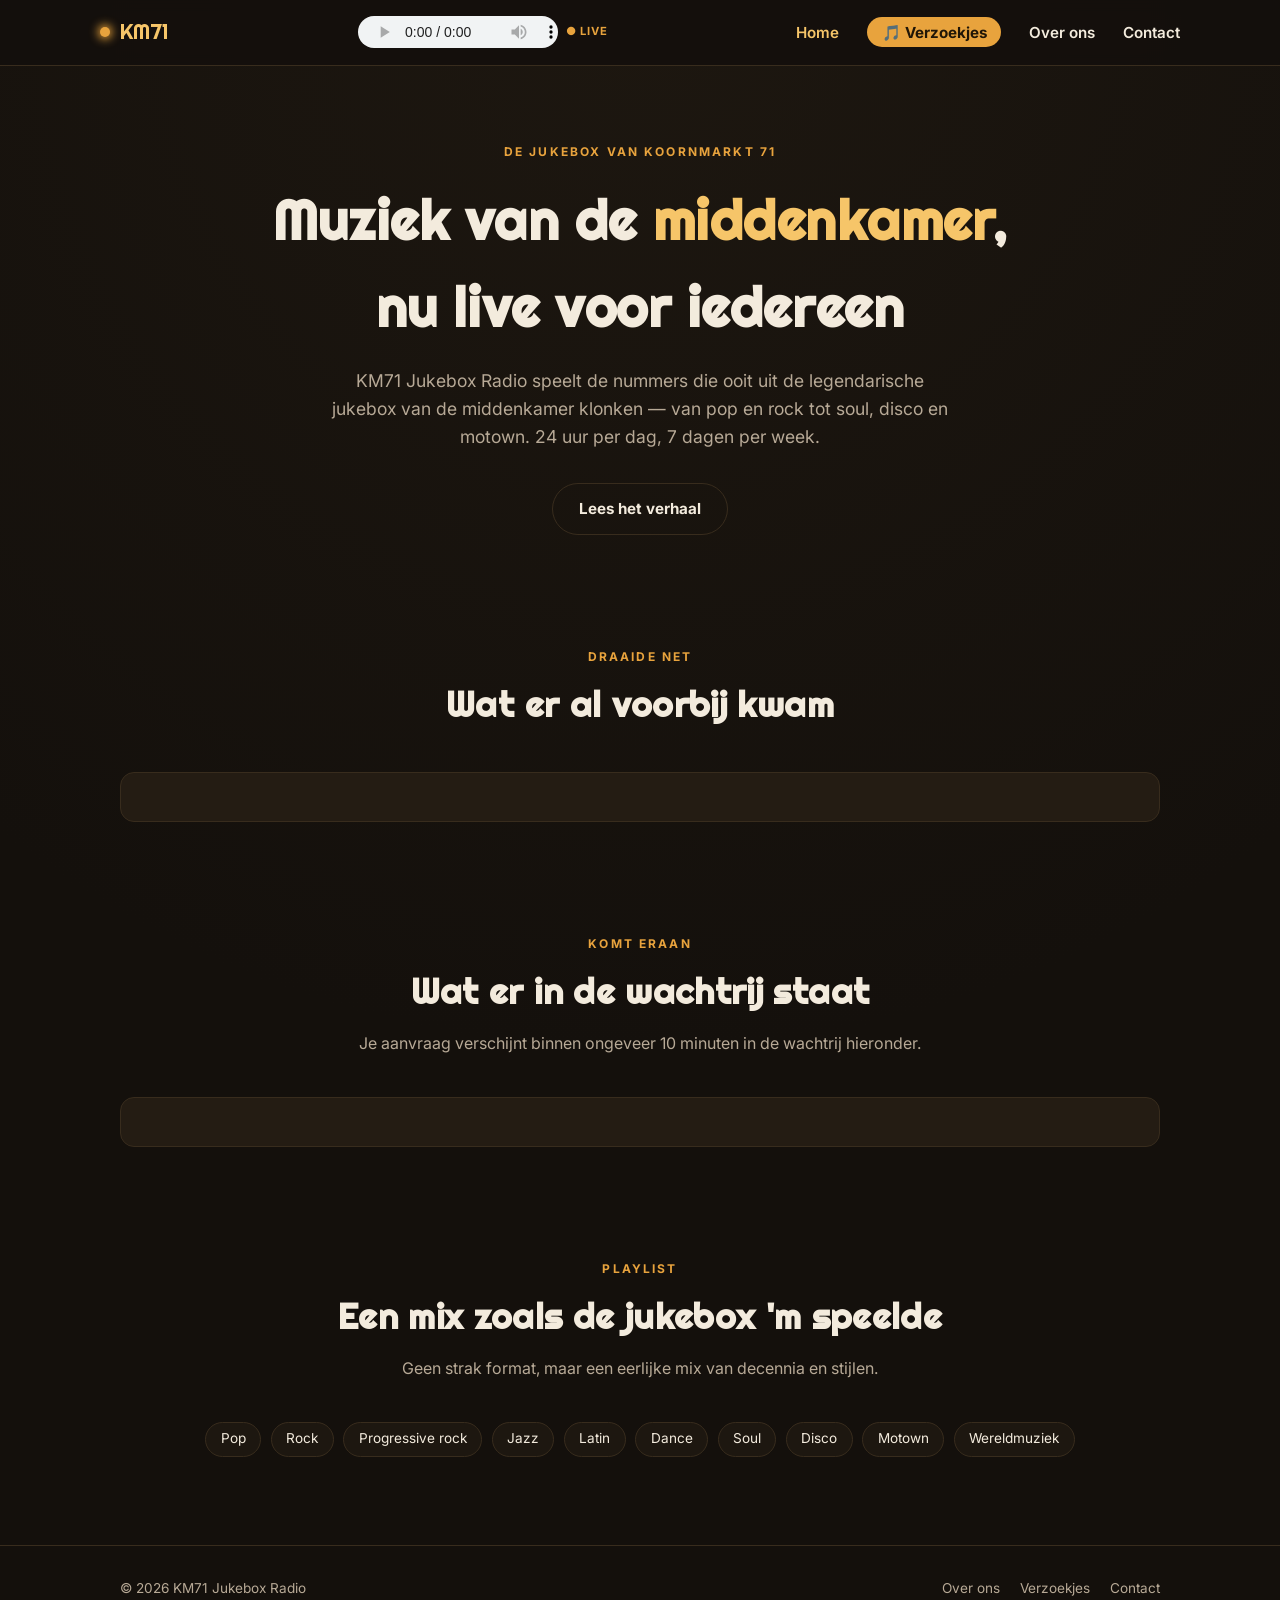
==== km71-website/index.html @ 9061b87c "Remove Dedications widget — it shows the current track, not requests Confirmed on the live site: Ded" ====
<!doctype html>
<html lang="nl">
<head>
  <meta charset="UTF-8" />
  <meta name="viewport" content="width=device-width, initial-scale=1.0" />
  <title>KM71 Jukebox Radio — Live luisteren</title>
  <meta name="description" content="KM71 Jukebox Radio: eclectische muziek van pop tot motown, live te beluisteren en vraag je eigen nummer aan." />
  <link rel="icon" href="assets/favicon.svg" type="image/svg+xml" />
  <link rel="preconnect" href="https://fonts.googleapis.com" />
  <link rel="preconnect" href="https://fonts.gstatic.com" crossorigin />
  <link href="https://fonts.googleapis.com/css2?family=Righteous&family=Inter:wght@400;600;700&display=swap" rel="stylesheet" />
  <link rel="stylesheet" href="css/style.css" />
  <script type="module" src="//samcloudmedia.spacial.com/webwidgets/widget/v6/sam-widgets/sam-widgets.esm.js"></script>
</head>
<body>
  <header class="site-header">
    <nav class="container nav">
      <a class="brand" href="#home"><span class="dot"></span> KM71</a>
      <div class="mini-player">
        <audio controls autoplay preload="auto">
          <source src="https://samcloud.spacial.com/api/listen?sid=133256&rid=280691&f=mp3,any&br=64000,any&t=ssl" type="audio/mpeg" />
        </audio>
        <span class="mini-player-label">● LIVE</span>
      </div>
      <button class="nav-toggle" aria-label="Menu openen" aria-expanded="false">☰</button>
      <ul class="nav-links">
        <li><a href="#home" data-page="home">Home</a></li>
        <li><a class="nav-cta" href="#verzoekjes" data-page="verzoekjes">🎵 Verzoekjes</a></li>
        <li><a href="#over-ons" data-page="over-ons">Over ons</a></li>
        <li><a href="#contact" data-page="contact">Contact</a></li>
      </ul>
    </nav>
  </header>

  <main>
    <!-- ===================== HOME ===================== -->
    <section class="page" id="page-home">
      <section class="hero">
        <div class="container">
          <span class="eyebrow">De jukebox van Koornmarkt 71</span>
          <h1>Muziek van de <span>middenkamer</span>,<br />nu live voor iedereen</h1>
          <p class="lead">
            KM71 Jukebox Radio speelt de nummers die ooit uit de legendarische jukebox
            van de middenkamer klonken — van pop en rock tot soul, disco en motown.
            24 uur per dag, 7 dagen per week.
          </p>
          <div class="btn-row">
            <a class="btn btn-secondary" href="#over-ons">Lees het verhaal</a>
          </div>
        </div>
      </section>

      <section id="historie">
        <div class="container">
          <div class="section-heading">
            <span class="eyebrow">Draaide net</span>
            <h2>Wat er al voorbij kwam</h2>
          </div>
          <div class="panel">
            <!--
              SAM Broadcaster Cloud — History widget
              Kleuren (theme=...) aangepast aan de site; overige instellingen
              zijn precies zoals gegenereerd in het SAM Cloud dashboard.
            -->
            <sam-widget type="history" station-id="133256"
              token="7a3a3dc457ba4f07a1c8f74d6f980ed7ffc5b91f"
              playlist-id="undefined"
              anim-type='focus-in-expand' easing='ease-in-out-back' refresh-interval='30s'
              station-refresh-interval='default' theme-border-radius='rounded' image-border-radius='rounded'
              theme='{"backgroundTop":"#241c13","backgroundBottom":"#1d1710","widgetBorder":"#382c1d","dividers":"#382c1d","buttons":"#e8a33d","text":"#f3ebdd"}'
              show-buy-button='when populated' show-request-button='true'
              show-cover-art='true' history-limit='6'>
            </sam-widget>
          </div>
        </div>
      </section>

      <section id="wachtrij">
        <div class="container">
          <div class="section-heading">
            <span class="eyebrow">Komt eraan</span>
            <h2>Wat er in de wachtrij staat</h2>
            <p>Je aanvraag verschijnt binnen ongeveer 10 minuten in de wachtrij hieronder.</p>
          </div>
          <div class="panel">
            <!--
              SAM Broadcaster Cloud — Line Up widget (= de wachtrij)
              Kleuren (theme=...) aangepast aan de site; overige instellingen
              zijn precies zoals gegenereerd in het SAM Cloud dashboard.
            -->
            <sam-widget type="line up tile" station-id="133256"
              token="7a3a3dc457ba4f07a1c8f74d6f980ed7ffc5b91f"
              playlist-id="undefined"
              anim-type='focus-in-expand' easing='ease-in-out-back' refresh-interval='30s'
              station-refresh-interval='default' theme-border-radius='rounded' image-border-radius='rounded'
              theme='{"backgroundTop":"#241c13","backgroundBottom":"#1d1710","widgetBorder":"#382c1d","dividers":"#382c1d","buttons":"#e8a33d","text":"#f3ebdd"}'
              show-buy-button='when populated' show-request-button='true'
              show-cover-art='true' queue-limit='6'>
            </sam-widget>
          </div>
        </div>
      </section>

      <section id="genres">
        <div class="container">
          <div class="section-heading">
            <span class="eyebrow">Playlist</span>
            <h2>Een mix zoals de jukebox 'm speelde</h2>
            <p>Geen strak format, maar een eerlijke mix van decennia en stijlen.</p>
          </div>
          <div class="genre-tags">
            <span>Pop</span>
            <span>Rock</span>
            <span>Progressive rock</span>
            <span>Jazz</span>
            <span>Latin</span>
            <span>Dance</span>
            <span>Soul</span>
            <span>Disco</span>
            <span>Motown</span>
            <span>Wereldmuziek</span>
          </div>
        </div>
      </section>
    </section>

    <!-- ===================== VERZOEKJES ===================== -->
    <section class="page" id="page-verzoekjes">
      <section class="hero" style="padding-bottom: 1.5rem;">
        <div class="container">
          <span class="eyebrow">Verzoekjes &amp; opdrachten</span>
          <h1>Zoek 'm op, <span>vraag 'm aan</span></h1>
          <p class="lead">
            Blader hieronder door de volledige KM71-bibliotheek. Vraag een nummer
            aan voor jezelf, of draag het op aan iemand anders. De radio blijft
            gewoon doorspelen terwijl je zoekt.
          </p>
        </div>
      </section>

      <section style="padding-top: 0;">
        <div class="container">
          <div class="notice">
            <strong>Let op:</strong> deze pagina toont de officiële SAM Broadcaster
            Cloud request-widget. Zorg dat "Enable requests from widgets" aanstaat
            onder <em>Settings → Request Policy</em> in je SAM Cloud dashboard,
            anders werkt het aanvraagformulier hieronder niet.
          </div>

          <div class="panel">
            <!--
              SAM Broadcaster Cloud — Library widget (met "Allow request" aan)
              Gegenereerd via SAM Cloud → Widgets → Web Widgets → type "Library".
              Kleuren (theme=...) aangepast aan de site; alle andere instellingen
              zijn precies zoals gegenereerd in het SAM Cloud dashboard.
            -->
            <sam-widget type="library" station-id="133256"
              token="7a3a3dc457ba4f07a1c8f74d6f980ed7ffc5b91f"
              playlist-id="undefined"
              anim-type='focus-in-expand' easing='ease-in-out-back' refresh-interval='30s'
              station-refresh-interval='default' theme-border-radius='rounded' image-border-radius='rounded'
              theme='{"backgroundTop":"#241c13","backgroundBottom":"#1d1710","widgetBorder":"#382c1d","dividers":"#382c1d","buttons":"#e8a33d","text":"#f3ebdd"}'
              show-buy-button='when populated' show-request-button='true'
              show-cover-art='true' library-limit='5' nav-controls='all'>
            </sam-widget>
          </div>
        </div>
      </section>

      <section id="wachtrij-verzoekjes">
        <div class="container">
          <div class="section-heading">
            <span class="eyebrow">Staat 'm erin?</span>
            <h2>De wachtrij</h2>
            <p>Je aanvraag verschijnt binnen ongeveer 10 minuten in de wachtrij hieronder.</p>
          </div>
          <div class="panel">
            <!-- SAM Broadcaster Cloud — Line Up widget (= de wachtrij), zelfde als op de homepage -->
            <sam-widget type="line up tile" station-id="133256"
              token="7a3a3dc457ba4f07a1c8f74d6f980ed7ffc5b91f"
              playlist-id="undefined"
              anim-type='focus-in-expand' easing='ease-in-out-back' refresh-interval='30s'
              station-refresh-interval='default' theme-border-radius='rounded' image-border-radius='rounded'
              theme='{"backgroundTop":"#241c13","backgroundBottom":"#1d1710","widgetBorder":"#382c1d","dividers":"#382c1d","buttons":"#e8a33d","text":"#f3ebdd"}'
              show-buy-button='when populated' show-request-button='true'
              show-cover-art='true' queue-limit='6'>
            </sam-widget>
          </div>
        </div>
      </section>

      <section>
        <div class="container">
          <div class="section-heading">
            <span class="eyebrow">Hoe werkt het</span>
            <h2>In drie stappen</h2>
          </div>
          <div class="grid-3">
            <div class="card">
              <h3>1. Zoeken</h3>
              <p>Blader of zoek in de widget naar het nummer of de artiest die je zoekt.</p>
            </div>
            <div class="card">
              <h3>2. Aanvragen</h3>
              <p>Klik op aanvragen en voeg eventueel een opdracht of groet toe.</p>
            </div>
            <div class="card">
              <h3>3. Luisteren</h3>
              <p>De livestream speelt gewoon door bovenin — check de wachtrij hierboven om te zien of je verzoek erin staat.</p>
            </div>
          </div>
        </div>
      </section>
    </section>

    <!-- ===================== OVER ONS ===================== -->
    <section class="page" id="page-over-ons">
      <section class="hero" style="padding-bottom: 1.5rem;">
        <div class="container">
          <span class="eyebrow">Het verhaal</span>
          <h1>Van <span>middenkamer</span> tot livestream</h1>
        </div>
      </section>

      <section style="padding-top: 0;">
        <div class="container">
          <div class="two-col">
            <div>
              <p>
                KM71 is een jukebox-radiostation, genoemd naar Koornmarkt 71 in Delft —
                het pand van roeivereniging Laga. In de middenkamer stond ooit een
                jukebox vol iconische singles, die jarenlang de soundtrack vormde
                van feesten en gezellige avonden.
              </p>
              <p>
                [PLACEHOLDER: vul hier het volledige verhaal aan — bijvoorbeeld hoe
                de jukebox eruitzag, welke jaren het bestreek, en waarom jullie
                besloten er een online radiostation van te maken.]
              </p>
              <p>
                Die eclectische mix leeft nu voort op KM71: van pop en rock tot
                soul, disco, motown en wereldmuziek — precies zoals de jukebox
                het speelde.
              </p>
            </div>
            <div class="panel">
              <h3 style="margin-top:0; color: var(--gold-bright);">In het kort</h3>
              <ul style="color: var(--muted); padding-left: 1.1rem; margin: 0;">
                <li>Gebaseerd op de jukebox van Koornmarkt 71, Delft</li>
                <li>Non-stop eclectische mix, geen strak format</li>
                <li>Luisteraars kiezen zelf nummers via verzoekjes</li>
                <li>De radio speelt 24/7 door, ook tijdens het aanvragen</li>
              </ul>
            </div>
          </div>
        </div>
      </section>

      <section id="genres-over-ons">
        <div class="container">
          <div class="section-heading">
            <span class="eyebrow">De platencollectie</span>
            <h2>Genres uit de jukebox</h2>
          </div>
          <div class="genre-tags">
            <span>Pop</span>
            <span>Rock</span>
            <span>Progressive rock</span>
            <span>Jazz</span>
            <span>Latin</span>
            <span>Dance</span>
            <span>Soul</span>
            <span>Hits</span>
            <span>Disco</span>
            <span>Motown</span>
            <span>Wereldmuziek</span>
          </div>
        </div>
      </section>

      <section>
        <div class="container">
          <div class="callout">
            <h2>Benieuwd wat er nu draait?</h2>
            <p style="color: var(--muted); max-width: 480px; margin: 0.75rem auto 1.5rem;">
              Check de homepage voor de historie, of vraag meteen je eigen nummer aan.
            </p>
            <a class="btn btn-primary" href="#verzoekjes">Vraag een nummer aan</a>
          </div>
        </div>
      </section>
    </section>

    <!-- ===================== CONTACT ===================== -->
    <section class="page" id="page-contact">
      <section class="hero" style="padding-bottom: 1.5rem;">
        <div class="container">
          <span class="eyebrow">Contact</span>
          <h1>Vraag, tip of <span>samenwerking</span>?</h1>
          <p class="lead">
            Laat het ons weten — bijvoorbeeld voor een muzieksuggestie voor de
            bibliotheek, een technisch probleem met de stream, of iets anders.
          </p>
        </div>
      </section>

      <section style="padding-top: 0;">
        <div class="container">
          <div class="notice">
            [PLACEHOLDER: eventueel een telefoonnummer en social media links
            hieronder aanvullen.]
          </div>
          <ul class="contact-list">
            <li>
              <span class="label">E-mail</span>
              <span id="contact-email">e-mailadres laden…</span>
            </li>
            <li>
              <span class="label">Social media</span>
              [PLACEHOLDER: Facebook / Instagram links]
            </li>
          </ul>
        </div>
      </section>
    </section>
  </main>

  <footer class="site-footer">
    <div class="container footer-inner">
      <span>© <span id="year"></span> KM71 Jukebox Radio</span>
      <ul class="footer-links">
        <li><a href="#over-ons">Over ons</a></li>
        <li><a href="#verzoekjes">Verzoekjes</a></li>
        <li><a href="#contact">Contact</a></li>
      </ul>
    </div>
  </footer>

  <script src="js/main.js"></script>
  <script src="js/router.js"></script>
  <script>document.getElementById("year").textContent = new Date().getFullYear();</script>
  <script>
    (function () {
      // E-mailadres bewust niet als platte tekst in de HTML, zodat simpele
      // scrapers het niet kunnen oppikken. Wijzig hier als het adres verandert.
      var user = "mala";
      var domain = "km71.nl";
      var address = user + "@" + domain;
      var el = document.getElementById("contact-email");
      var link = document.createElement("a");
      link.href = "mailto:" + address;
      link.textContent = address;
      el.replaceWith(link);
    })();
  </script>
</body>
</html>
---- km71-website/css/style.css ----
/* KM71 Jukebox Radio — style */

:root {
  --bg: #14100c;
  --bg-alt: #1d1710;
  --panel: #241c13;
  --gold: #e8a33d;
  --gold-bright: #f6c569;
  --cream: #f3ebdd;
  --muted: #b7a996;
  --line: #382c1d;
  --radius: 14px;
  --max-width: 1080px;
}

* { box-sizing: border-box; }

html { scroll-behavior: smooth; }

body {
  margin: 0;
  background: radial-gradient(circle at top, var(--bg-alt), var(--bg) 60%);
  color: var(--cream);
  font-family: "Inter", system-ui, -apple-system, Segoe UI, sans-serif;
  line-height: 1.6;
  min-height: 100vh;
}

h1, h2, h3, .brand {
  font-family: "Righteous", "Inter", system-ui, sans-serif;
  letter-spacing: 0.01em;
}

a { color: var(--gold-bright); }

img { max-width: 100%; display: block; }

.container {
  max-width: var(--max-width);
  margin: 0 auto;
  padding: 0 1.25rem;
}

/* Header / nav */

.site-header {
  position: sticky;
  top: 0;
  z-index: 20;
  background: rgba(20, 16, 12, 0.92);
  backdrop-filter: blur(6px);
  border-bottom: 1px solid var(--line);
}

.nav {
  display: flex;
  align-items: center;
  justify-content: space-between;
  padding: 0.9rem 0;
  flex-wrap: wrap;
  row-gap: 0.6rem;
}

.mini-player {
  display: flex;
  align-items: center;
  gap: 0.5rem;
}

.mini-player audio {
  height: 32px;
  max-width: 200px;
}

.mini-player-label {
  font-size: 0.7rem;
  font-weight: 700;
  color: var(--gold);
  letter-spacing: 0.08em;
  white-space: nowrap;
}

@media (max-width: 720px) {
  .mini-player audio { max-width: 150px; }
}

.brand {
  display: flex;
  align-items: center;
  gap: 0.6rem;
  font-size: 1.4rem;
  color: var(--gold-bright);
  text-decoration: none;
}

.brand .dot {
  width: 10px;
  height: 10px;
  border-radius: 50%;
  background: var(--gold);
  box-shadow: 0 0 10px 2px var(--gold);
}

.nav-links {
  display: flex;
  gap: 1.75rem;
  list-style: none;
  margin: 0;
  padding: 0;
}

.nav-links a {
  color: var(--cream);
  text-decoration: none;
  font-weight: 600;
  font-size: 0.95rem;
  transition: color 0.2s ease;
}

.nav-links a:hover,
.nav-links a[aria-current="page"] { color: var(--gold-bright); }

.nav-links a.nav-cta {
  background: var(--gold);
  color: #201607;
  padding: 0.35rem 0.9rem;
  border-radius: 999px;
  font-weight: 700;
}

.nav-links a.nav-cta:hover,
.nav-links a.nav-cta[aria-current="page"] {
  background: var(--gold-bright);
  color: #201607;
}

.nav-toggle {
  display: none;
  background: none;
  border: 1px solid var(--line);
  border-radius: 8px;
  color: var(--cream);
  padding: 0.4rem 0.6rem;
  font-size: 1.2rem;
  cursor: pointer;
}

@media (max-width: 720px) {
  .nav-toggle { display: block; }

  .nav-links {
    position: absolute;
    top: 100%;
    left: 0;
    right: 0;
    flex-direction: column;
    gap: 0;
    background: var(--bg-alt);
    border-bottom: 1px solid var(--line);
    max-height: 0;
    overflow: hidden;
    transition: max-height 0.25s ease;
  }

  .nav-links.open { max-height: 320px; }

  .nav-links li { border-top: 1px solid var(--line); }

  .nav-links a { display: block; padding: 0.9rem 1.25rem; }
}

/* Hero */

.hero {
  padding: 4.5rem 0 3.5rem;
  text-align: center;
}

.hero .eyebrow {
  display: inline-block;
  color: var(--gold);
  text-transform: uppercase;
  letter-spacing: 0.18em;
  font-size: 0.75rem;
  font-weight: 700;
  margin-bottom: 1rem;
}

.hero h1 {
  font-size: clamp(2.2rem, 5vw, 3.4rem);
  margin: 0 0 1rem;
  color: var(--cream);
}

.hero h1 span { color: var(--gold-bright); }

.hero p.lead {
  max-width: 620px;
  margin: 0 auto 2rem;
  color: var(--muted);
  font-size: 1.1rem;
}

.btn {
  display: inline-flex;
  align-items: center;
  gap: 0.5rem;
  padding: 0.8rem 1.6rem;
  border-radius: 999px;
  font-weight: 700;
  text-decoration: none;
  font-size: 0.95rem;
  border: 1px solid transparent;
  cursor: pointer;
  transition: transform 0.15s ease, box-shadow 0.15s ease;
}

.btn:hover { transform: translateY(-1px); }

.btn-primary {
  background: linear-gradient(135deg, var(--gold-bright), var(--gold));
  color: #201607;
  box-shadow: 0 8px 24px -8px rgba(232, 163, 61, 0.6);
}

.btn-secondary {
  background: transparent;
  border-color: var(--line);
  color: var(--cream);
}

.btn-row {
  display: flex;
  gap: 1rem;
  justify-content: center;
  flex-wrap: wrap;
}

/* Player panel */

.panel {
  background: var(--panel);
  border: 1px solid var(--line);
  border-radius: var(--radius);
  padding: 1.5rem;
}

.player-panel {
  max-width: 460px;
  margin: 0 auto;
}

.player-embed {
  width: 100%;
  min-height: 150px;
  border: 0;
  border-radius: 10px;
  overflow: hidden;
}

.player-fallback {
  border: 1px dashed var(--line);
  border-radius: 10px;
  padding: 1.5rem;
  text-align: center;
  color: var(--muted);
  font-size: 0.9rem;
}

/* Pagina's (single-page app — geen volledige page-reload, dus de
   audiospeler in de header blijft doorspelen bij het wisselen) */

.page { display: none; padding: 0; }
.page.active { display: block; }

/* Sections */

section { padding: 3.5rem 0; }

.section-heading {
  text-align: center;
  max-width: 640px;
  margin: 0 auto 2.5rem;
}

.section-heading .eyebrow {
  display: block;
  color: var(--gold);
  text-transform: uppercase;
  letter-spacing: 0.18em;
  font-size: 0.75rem;
  font-weight: 700;
  margin-bottom: 0.6rem;
}

.section-heading h2 { font-size: clamp(1.6rem, 3.5vw, 2.2rem); margin: 0 0 0.75rem; }
.section-heading p { color: var(--muted); margin: 0; }

.grid-3 {
  display: grid;
  grid-template-columns: repeat(auto-fit, minmax(220px, 1fr));
  gap: 1.25rem;
}

.card {
  background: var(--panel);
  border: 1px solid var(--line);
  border-radius: var(--radius);
  padding: 1.5rem;
}

.card h3 { margin: 0 0 0.5rem; color: var(--gold-bright); font-size: 1.1rem; }
.card p { margin: 0; color: var(--muted); font-size: 0.95rem; }

.genre-tags {
  display: flex;
  flex-wrap: wrap;
  gap: 0.6rem;
  justify-content: center;
  margin-top: 1rem;
}

.genre-tags span {
  background: var(--bg-alt);
  border: 1px solid var(--line);
  color: var(--cream);
  padding: 0.35rem 0.9rem;
  border-radius: 999px;
  font-size: 0.85rem;
}

.two-col {
  display: grid;
  grid-template-columns: 1.1fr 0.9fr;
  gap: 2.5rem;
  align-items: center;
}

@media (max-width: 800px) {
  .two-col { grid-template-columns: 1fr; }
}

.callout {
  background: linear-gradient(135deg, rgba(232, 163, 61, 0.14), rgba(232, 163, 61, 0.03));
  border: 1px solid var(--line);
  border-radius: var(--radius);
  padding: 2rem;
  text-align: center;
}

.notice {
  background: rgba(232, 163, 61, 0.1);
  border: 1px solid var(--gold);
  border-radius: 10px;
  padding: 1rem 1.25rem;
  font-size: 0.9rem;
  color: var(--cream);
  margin-bottom: 1.5rem;
}

.notice strong { color: var(--gold-bright); }

/* Contact */

.contact-list {
  list-style: none;
  padding: 0;
  margin: 0;
  display: grid;
  gap: 1rem;
}

.contact-list li {
  background: var(--panel);
  border: 1px solid var(--line);
  border-radius: 10px;
  padding: 1rem 1.25rem;
}

.contact-list .label {
  display: block;
  color: var(--gold);
  font-size: 0.75rem;
  text-transform: uppercase;
  letter-spacing: 0.1em;
  margin-bottom: 0.25rem;
}

/* Footer */

.site-footer {
  border-top: 1px solid var(--line);
  padding: 2rem 0;
  margin-top: 2rem;
  color: var(--muted);
  font-size: 0.85rem;
}

.footer-inner {
  display: flex;
  justify-content: space-between;
  align-items: center;
  flex-wrap: wrap;
  gap: 1rem;
}

.footer-links {
  display: flex;
  gap: 1.25rem;
  list-style: none;
  padding: 0;
  margin: 0;
}

.footer-links a { color: var(--muted); text-decoration: none; }
.footer-links a:hover { color: var(--gold-bright); }
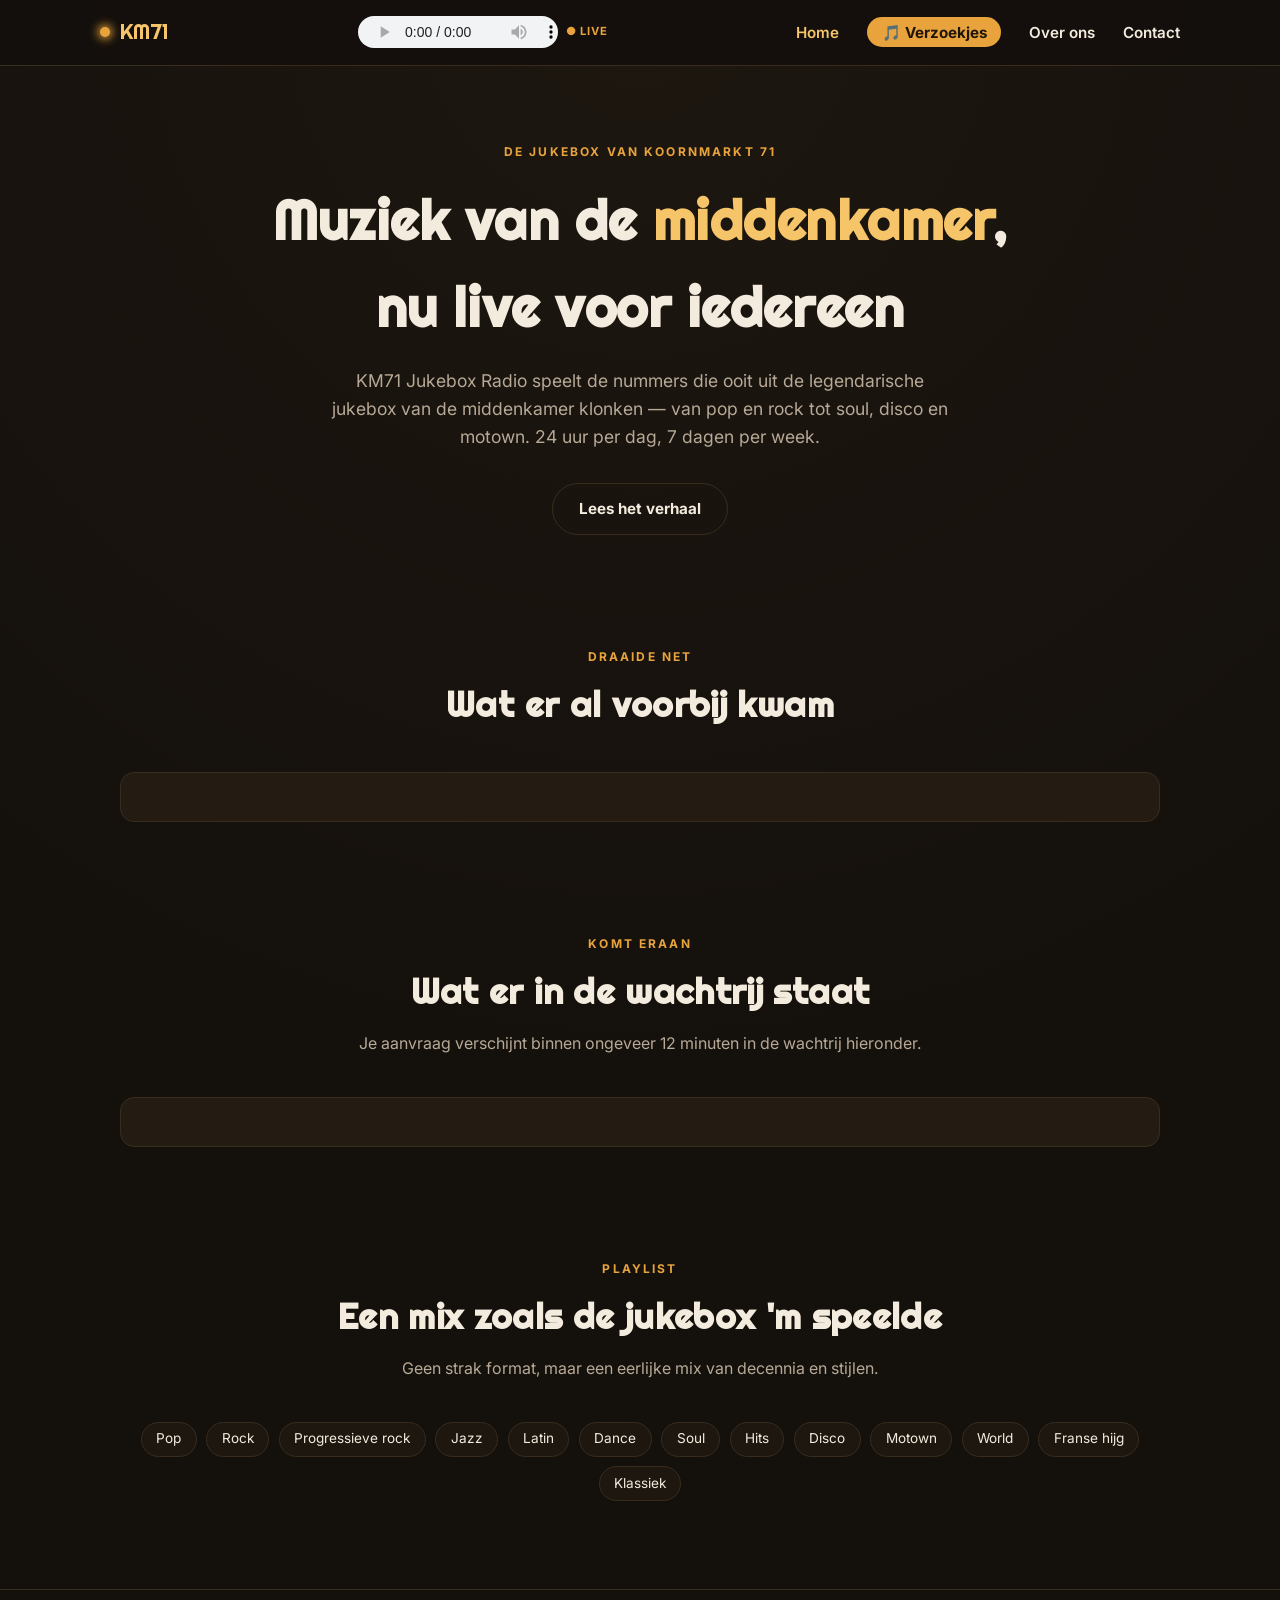
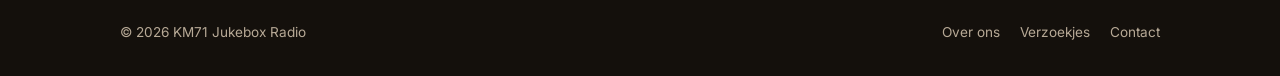
==== commit 9dba4a2d: "Replace placeholder copy with the site owner's real text - Over ons: real history text about the Lag" ====
--- a/km71-website/index.html
+++ b/km71-website/index.html
@@ -9,7 +9,7 @@
   <link rel="preconnect" href="https://fonts.googleapis.com" />
   <link rel="preconnect" href="https://fonts.gstatic.com" crossorigin />
   <link href="https://fonts.googleapis.com/css2?family=Righteous&family=Inter:wght@400;600;700&display=swap" rel="stylesheet" />
-  <link rel="stylesheet" href="css/style.css" />
+  <link rel="stylesheet" href="css/style.css?v=3" />
   <script type="module" src="//samcloudmedia.spacial.com/webwidgets/widget/v6/sam-widgets/sam-widgets.esm.js"></script>
 </head>
 <body>
@@ -80,7 +80,7 @@
           <div class="section-heading">
             <span class="eyebrow">Komt eraan</span>
             <h2>Wat er in de wachtrij staat</h2>
-            <p>Je aanvraag verschijnt binnen ongeveer 10 minuten in de wachtrij hieronder.</p>
+            <p>Je aanvraag verschijnt binnen ongeveer 12 minuten in de wachtrij hieronder.</p>
           </div>
           <div class="panel">
             <!--
@@ -111,14 +111,17 @@
           <div class="genre-tags">
             <span>Pop</span>
             <span>Rock</span>
-            <span>Progressive rock</span>
+            <span>Progressieve rock</span>
             <span>Jazz</span>
             <span>Latin</span>
             <span>Dance</span>
             <span>Soul</span>
+            <span>Hits</span>
             <span>Disco</span>
             <span>Motown</span>
-            <span>Wereldmuziek</span>
+            <span>World</span>
+            <span>Franse hijg</span>
+            <span>Klassiek</span>
           </div>
         </div>
       </section>
@@ -141,12 +144,11 @@
       <section style="padding-top: 0;">
         <div class="container">
           <div class="notice">
-            <strong>Let op:</strong> deze pagina toont de officiële SAM Broadcaster
-            Cloud request-widget. Zorg dat "Enable requests from widgets" aanstaat
-            onder <em>Settings → Request Policy</em> in je SAM Cloud dashboard,
-            anders werkt het aanvraagformulier hieronder niet.
-          </div>
-
+            Om het idee van de jukebox te benaderen — en op verzoek van Jan van
+            Pesch — klinken verzoeknummers binnen 12 minuten op de radio!
+            Probeer het dus via een verzoeknummer, of stuur een bericht aan
+            Mala via de <a href="#contact">contactpagina</a>.
+          </div>
           <div class="panel">
             <!--
               SAM Broadcaster Cloud — Library widget (met "Allow request" aan)
@@ -172,7 +174,7 @@
           <div class="section-heading">
             <span class="eyebrow">Staat 'm erin?</span>
             <h2>De wachtrij</h2>
-            <p>Je aanvraag verschijnt binnen ongeveer 10 minuten in de wachtrij hieronder.</p>
+            <p>Je aanvraag verschijnt binnen ongeveer 12 minuten in de wachtrij hieronder.</p>
           </div>
           <div class="panel">
             <!-- SAM Broadcaster Cloud — Line Up widget (= de wachtrij), zelfde als op de homepage -->
@@ -227,27 +229,23 @@
           <div class="two-col">
             <div>
               <p>
-                KM71 is een jukebox-radiostation, genoemd naar Koornmarkt 71 in Delft —
-                het pand van roeivereniging Laga. In de middenkamer stond ooit een
-                jukebox vol iconische singles, die jarenlang de soundtrack vormde
-                van feesten en gezellige avonden.
+                Op de middenkamer van het legendarische Delftse Laga roeiershuis
+                Koornmarkt 71 stond een jukebox, die gedurende de jaren gevuld werd
+                met iconische hitsingles. Dit radiostation is gebouwd uitgaande van
+                de muziek in deze legendarische jukebox.
               </p>
               <p>
-                [PLACEHOLDER: vul hier het volledige verhaal aan — bijvoorbeeld hoe
-                de jukebox eruitzag, welke jaren het bestreek, en waarom jullie
-                besloten er een online radiostation van te maken.]
-              </p>
-              <p>
-                Die eclectische mix leeft nu voort op KM71: van pop en rock tot
-                soul, disco, motown en wereldmuziek — precies zoals de jukebox
-                het speelde.
+                De eclectische muziek is een mengeling van pop, rock, progressieve
+                rock, jazz, latin, dance, soul, hits, disco, motown, world, Franse
+                hijg en een vleugje klassiek — voornamelijk uitgebracht vanaf 1950
+                tot nu.
               </p>
             </div>
             <div class="panel">
               <h3 style="margin-top:0; color: var(--gold-bright);">In het kort</h3>
               <ul style="color: var(--muted); padding-left: 1.1rem; margin: 0;">
                 <li>Gebaseerd op de jukebox van Koornmarkt 71, Delft</li>
-                <li>Non-stop eclectische mix, geen strak format</li>
+                <li>Muziek van 1950 tot nu, geen strak format</li>
                 <li>Luisteraars kiezen zelf nummers via verzoekjes</li>
                 <li>De radio speelt 24/7 door, ook tijdens het aanvragen</li>
               </ul>
@@ -265,7 +263,7 @@
           <div class="genre-tags">
             <span>Pop</span>
             <span>Rock</span>
-            <span>Progressive rock</span>
+            <span>Progressieve rock</span>
             <span>Jazz</span>
             <span>Latin</span>
             <span>Dance</span>
@@ -273,7 +271,9 @@
             <span>Hits</span>
             <span>Disco</span>
             <span>Motown</span>
-            <span>Wereldmuziek</span>
+            <span>World</span>
+            <span>Franse hijg</span>
+            <span>Klassiek</span>
           </div>
         </div>
       </section>
@@ -336,8 +336,8 @@
     </div>
   </footer>
 
-  <script src="js/main.js"></script>
-  <script src="js/router.js"></script>
+  <script src="js/main.js?v=2"></script>
+  <script src="js/router.js?v=2"></script>
   <script>document.getElementById("year").textContent = new Date().getFullYear();</script>
   <script>
     (function () {
--- a/km71-website/css/style.css
+++ b/km71-website/css/style.css
@@ -16,6 +16,17 @@
 * { box-sizing: border-box; }
 
 html { scroll-behavior: smooth; }
+
+/* SAM Cloud widgets (sam-widget) render their own search input with a
+   white background, but on this dark-themed page the text inside can
+   inherit a near-white color too, making it unreadable. Force readable
+   contrast. Has no effect if the widget uses Shadow DOM internally —
+   in that case this needs to be reported to Spacial/SAM support instead. */
+sam-widget input {
+  color: #1a1a1a !important;
+  background-color: #ffffff !important;
+  color-scheme: light;
+}
 
 body {
   margin: 0;
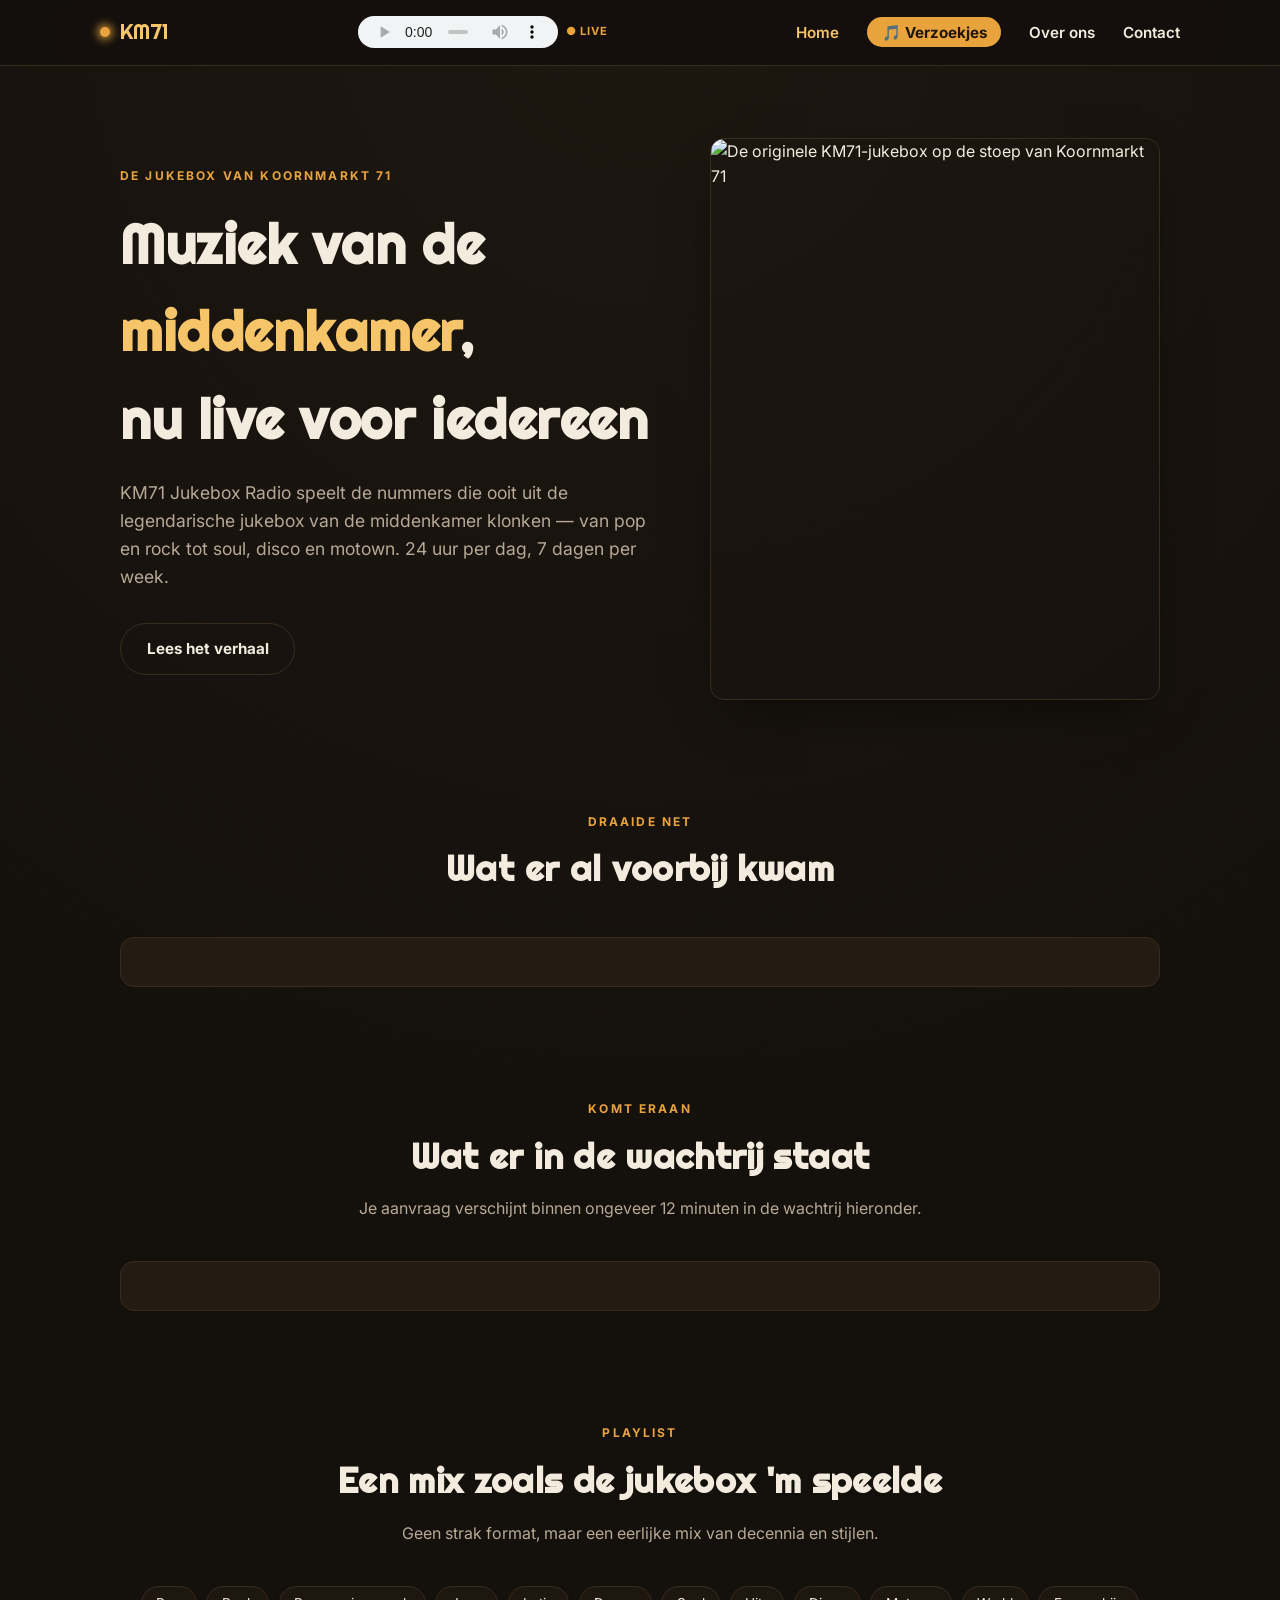
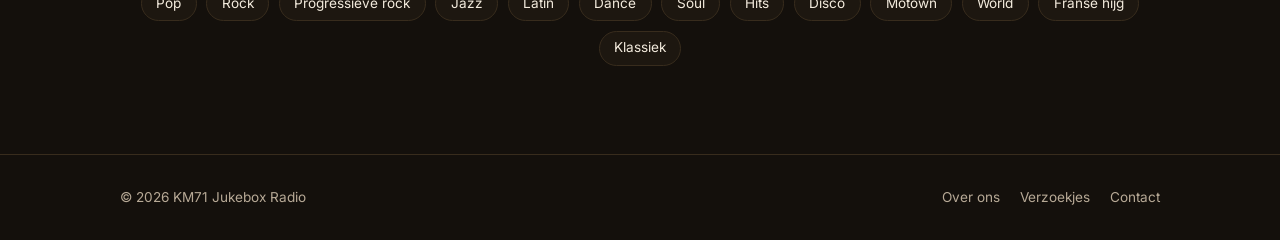
==== commit 10ebe40d: "Lay out the site around the three photos the owner picked - Homepage hero: two-column layout with th" ====
--- a/km71-website/index.html
+++ b/km71-website/index.html
@@ -36,16 +36,21 @@
     <!-- ===================== HOME ===================== -->
     <section class="page" id="page-home">
       <section class="hero">
-        <div class="container">
-          <span class="eyebrow">De jukebox van Koornmarkt 71</span>
-          <h1>Muziek van de <span>middenkamer</span>,<br />nu live voor iedereen</h1>
-          <p class="lead">
-            KM71 Jukebox Radio speelt de nummers die ooit uit de legendarische jukebox
-            van de middenkamer klonken — van pop en rock tot soul, disco en motown.
-            24 uur per dag, 7 dagen per week.
-          </p>
-          <div class="btn-row">
-            <a class="btn btn-secondary" href="#over-ons">Lees het verhaal</a>
+        <div class="container hero-grid">
+          <div>
+            <span class="eyebrow">De jukebox van Koornmarkt 71</span>
+            <h1>Muziek van de <span>middenkamer</span>,<br />nu live voor iedereen</h1>
+            <p class="lead">
+              KM71 Jukebox Radio speelt de nummers die ooit uit de legendarische jukebox
+              van de middenkamer klonken — van pop en rock tot soul, disco en motown.
+              24 uur per dag, 7 dagen per week.
+            </p>
+            <div class="btn-row">
+              <a class="btn btn-secondary" href="#over-ons">Lees het verhaal</a>
+            </div>
+          </div>
+          <div class="hero-photo">
+            <img src="assets/jukebox.jpg" alt="De originele KM71-jukebox op de stoep van Koornmarkt 71" loading="eager" />
           </div>
         </div>
       </section>
@@ -101,7 +106,7 @@
         </div>
       </section>
 
-      <section id="genres">
+      <section id="genres" class="ambient-bg" style="background-image: url('assets/gitaar.jpg');">
         <div class="container">
           <div class="section-heading">
             <span class="eyebrow">Playlist</span>
@@ -226,6 +231,9 @@
 
       <section style="padding-top: 0;">
         <div class="container">
+          <div class="feature-image">
+            <img src="assets/km71-single.jpg" alt="KM71 met een originele Philips-single uit de jukebox" loading="lazy" />
+          </div>
           <div class="two-col">
             <div>
               <p>
--- a/km71-website/css/style.css
+++ b/km71-website/css/style.css
@@ -212,6 +212,75 @@
   font-size: 1.1rem;
 }
 
+/* Hero variant with a photo alongside the text (homepage) */
+.hero-grid {
+  display: grid;
+  grid-template-columns: 1.1fr 0.9fr;
+  gap: 2.5rem;
+  align-items: center;
+  text-align: left;
+}
+
+.hero-grid p.lead { margin-left: 0; margin-right: 0; }
+.hero-grid .btn-row { justify-content: flex-start; }
+
+.hero-photo {
+  border-radius: var(--radius);
+  overflow: hidden;
+  border: 1px solid var(--line);
+  box-shadow: 0 20px 50px -20px rgba(0, 0, 0, 0.6);
+}
+
+.hero-photo img {
+  width: 100%;
+  aspect-ratio: 4 / 5;
+  object-fit: cover;
+  display: block;
+}
+
+@media (max-width: 800px) {
+  .hero-grid {
+    grid-template-columns: 1fr;
+    text-align: center;
+  }
+  .hero-grid .btn-row { justify-content: center; }
+  .hero-photo { order: -1; max-width: 380px; margin: 0 auto; }
+}
+
+/* Feature image above body copy (e.g. Over ons) */
+.feature-image {
+  border-radius: var(--radius);
+  overflow: hidden;
+  border: 1px solid var(--line);
+  margin-bottom: 1.5rem;
+}
+
+.feature-image img {
+  width: 100%;
+  max-height: 380px;
+  object-fit: cover;
+  display: block;
+}
+
+/* Section with a photo as ambient background */
+.ambient-bg {
+  position: relative;
+  background-size: cover;
+  background-position: center;
+}
+
+.ambient-bg::before {
+  content: "";
+  position: absolute;
+  inset: 0;
+  background: linear-gradient(180deg, rgba(20, 16, 12, 0.9), rgba(20, 16, 12, 0.96));
+}
+
+.ambient-bg > .container {
+  position: relative;
+  z-index: 1;
+}
+
 .btn {
   display: inline-flex;
   align-items: center;
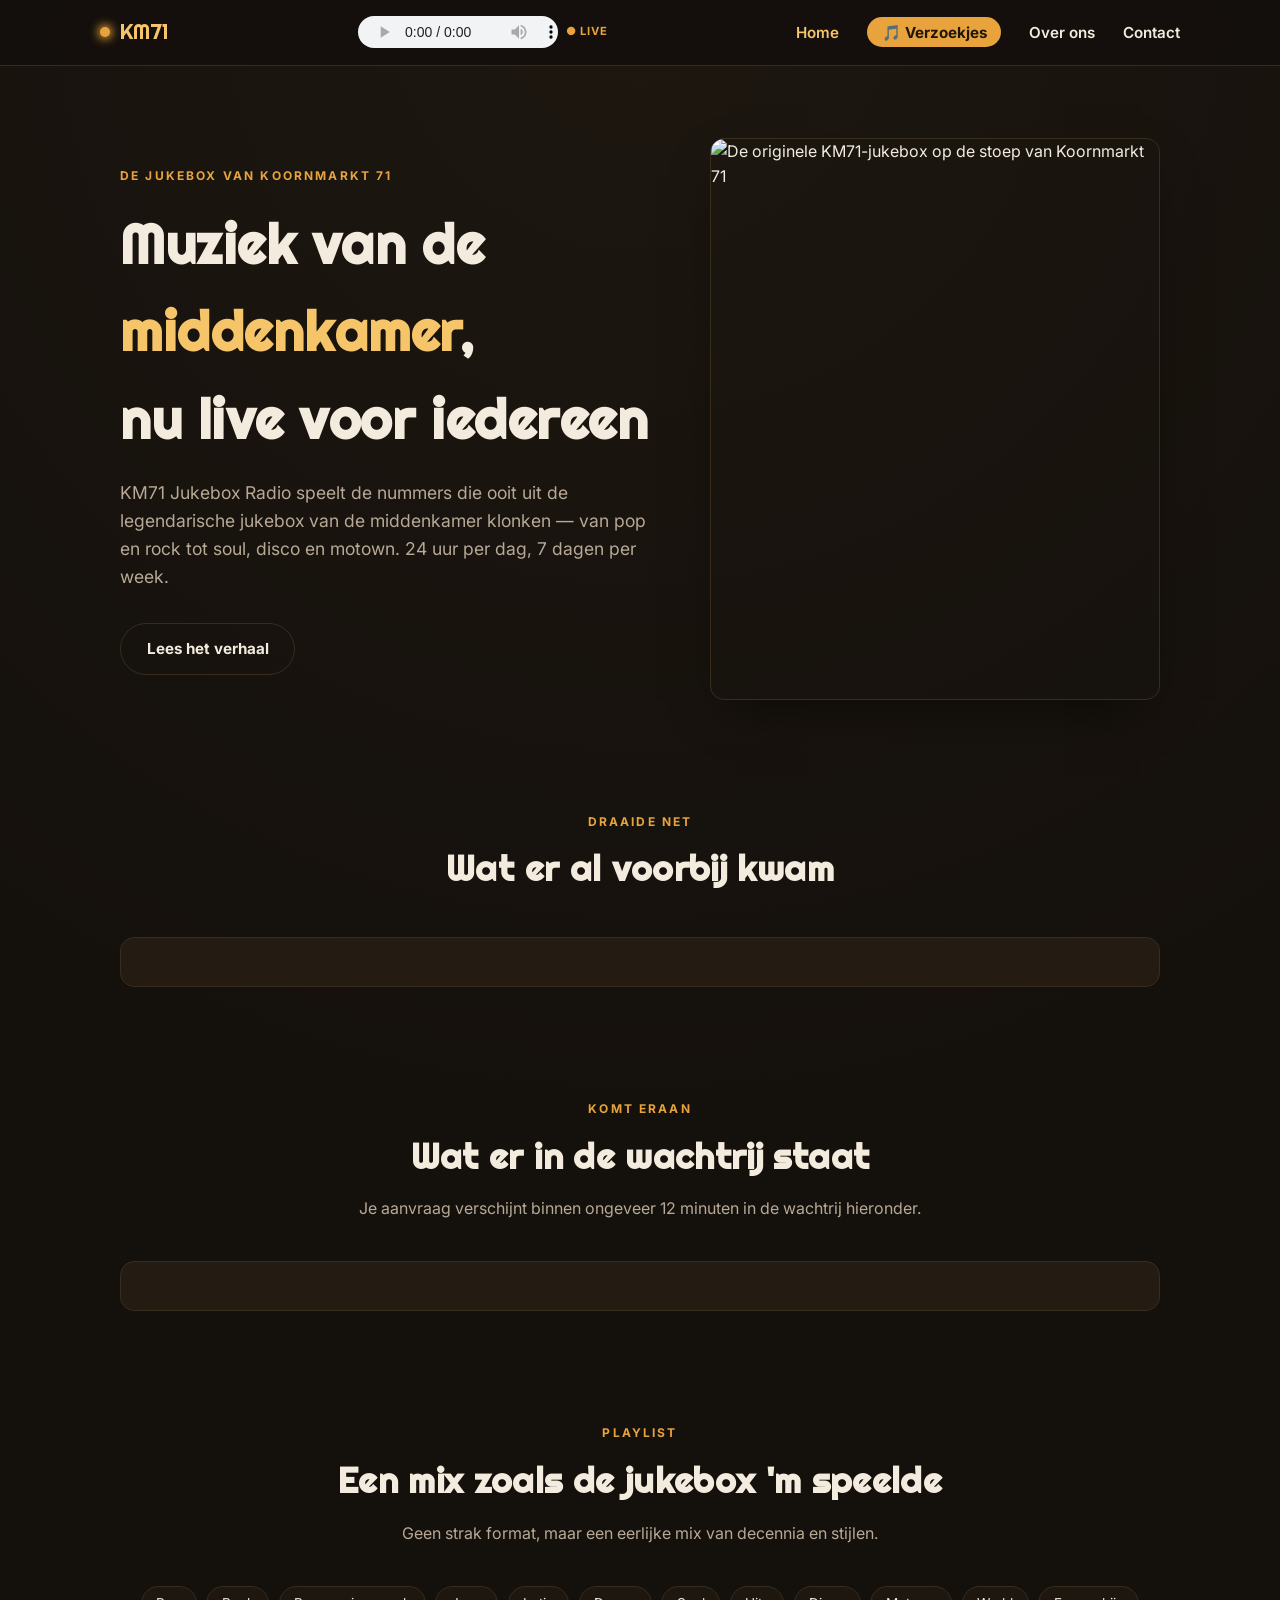
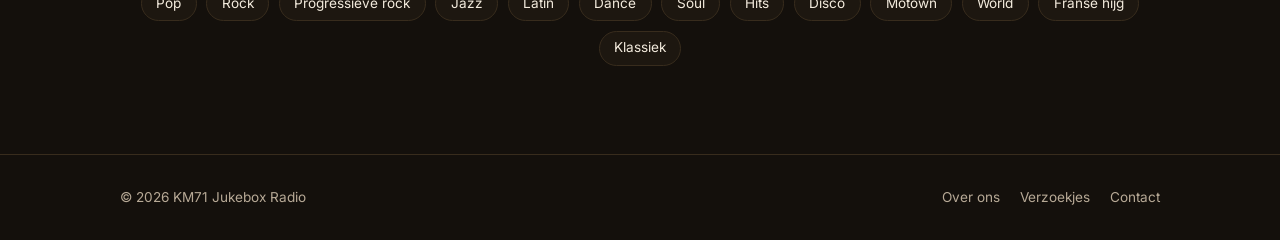
==== commit 3a449804: "Bump css/style.css cache-busting version to v=4 Missed this in the previous commit that added the ph" ====
--- a/km71-website/index.html
+++ b/km71-website/index.html
@@ -9,7 +9,7 @@
   <link rel="preconnect" href="https://fonts.googleapis.com" />
   <link rel="preconnect" href="https://fonts.gstatic.com" crossorigin />
   <link href="https://fonts.googleapis.com/css2?family=Righteous&family=Inter:wght@400;600;700&display=swap" rel="stylesheet" />
-  <link rel="stylesheet" href="css/style.css?v=3" />
+  <link rel="stylesheet" href="css/style.css?v=4" />
   <script type="module" src="//samcloudmedia.spacial.com/webwidgets/widget/v6/sam-widgets/sam-widgets.esm.js"></script>
 </head>
 <body>
